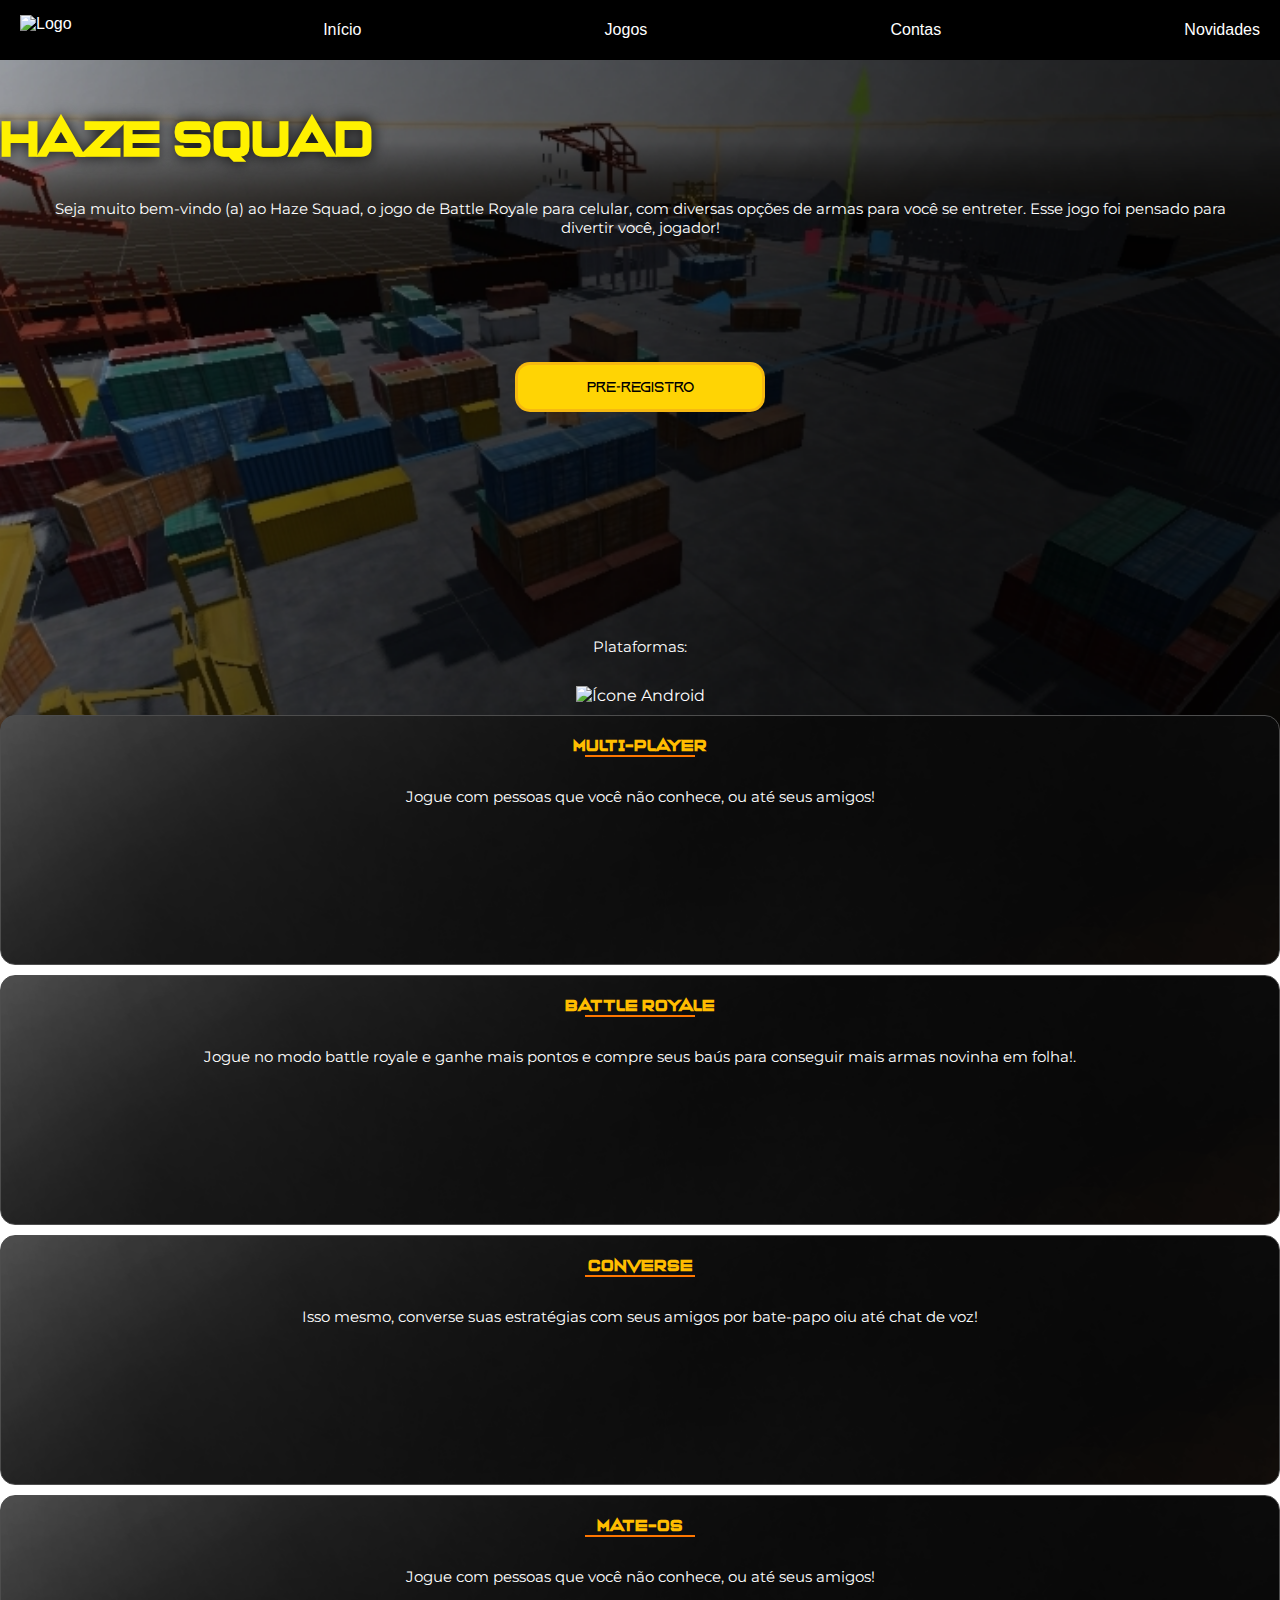
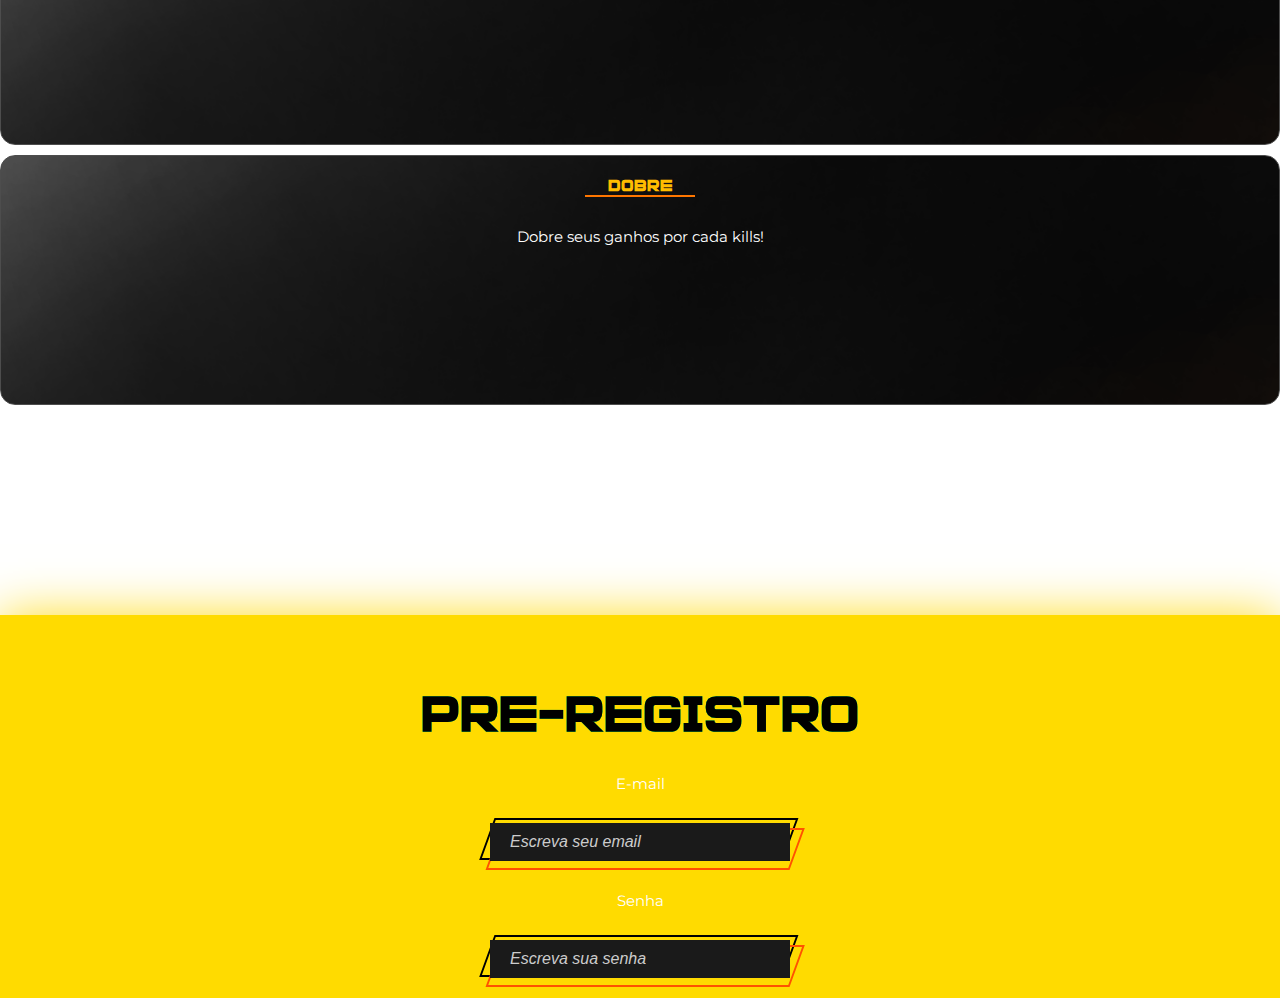
==== index.html @ b92edadf "Rename index (1).html to index.html" ====
<!DOCTYPE html>
<html>

<head>
  <meta charset="UTF-8">
  <meta name="viewport" content="width=device-width, initial-scale=1">
  <link rel="stylesheet" href="haze.css">
  <title>Haze Squad</title>
  <script src="script.js"></script>
  <link rel="preconnect" href="https://fonts.googleapis.com">
  <link rel="preconnect" href="https://fonts.gstatic.com" crossorigin>
  <link href="https://fonts.googleapis.com/css2?family=Montserrat:wght@300;500;800&display=swap" rel="stylesheet">
</head>

<body>
  <header>
    <img src="/795 Sem Título_20250122122448.png" height="30px" width="60px" alt="Logo">
    <nav><a href="#inicio">Início</a></nav>
    <nav><a href="#jogos">Jogos</a></nav>
    <nav><a href="#contas">Contas</a></nav>
    <nav><a href="#novidades">Novidades</a></nav>
  </header>

  <h1 class="haze">HAZE SQUAD</h1>

  <div class="paragrafo1">
    <p>Seja muito bem-vindo (a) ao Haze Squad, o jogo de Battle Royale para celular, com diversas opções de armas para você se entreter. Esse jogo foi pensado para divertir você, jogador!</p>
  </div>

<div class="btn-container">
  <button id="preRegistro">PRÉ-REGISTRO</button>
</div>

  <div class="plataformas">
    <p>Plataformas:</p>
    <img src="/163-1632345_download-the-domus-app-today-android-icon-white.png" height="70px" width="70" alt="Ícone Android">
  </div>
<div class="container"><h4>MULTI-PLAYER</h4><hr><p>Jogue com pessoas que você não conhece, ou até seus amigos!</p></div></div>
<div class="container"><h4>BATTLE ROYALE</h4><hr><p>Jogue no modo battle royale e ganhe mais pontos e compre seus baús para conseguir mais armas novinha em folha!.</p></div></div>
<div class="container"><h4>CONVERSE</h4><hr><p>Isso mesmo, converse suas estratégias com seus amigos por bate-papo oiu até chat de voz!</p></div></div>
<div class="container"><h4>MATE-OS</h4><hr><p>Jogue com pessoas que você não conhece, ou até seus amigos!</p></div></div>
<div class="container"><h4>DOBRE</h4><hr><p>Dobre seus ganhos por cada kills!</p></div></div>
  <div class="apresentacao">
    <h1 class="h1black">Pre-Registro</h1>
    <p>E-mail</p><div class="input-container">
  <input type="text" placeholder="Escreva seu email">
</div><p>Senha</p><div class="input-container">
  <input type="text" placeholder="Escreva sua senha">
</div>
  </div>

  <script>
    // Adiciona interatividade ao botão de pré-registro
    const preRegistroButton = document.getElementById('preRegistro');

    preRegistroButton.addEventListener('click', function() {
      const email = prompt('Digite seu e-mail para fazer o pré-registro:');
      if (email) {
        alert(`Obrigado pelo seu pré-registro! Você será notificado no lançamento. E-mail: ${email}`);
        console.log(`Pré-registro realizado com o e-mail: ${email}`);
      } else {
        alert('O pré-registro foi cancelado.');
      }
    });

    // Faz navegação suave ao clicar nos links do menu
    document.querySelectorAll('nav a').forEach(link => {
      link.addEventListener('click', function(event) {
        event.preventDefault();
        const targetId = this.getAttribute('href').substring(1);
        const targetElement = document.getElementById(targetId);

        if (targetElement) {
          targetElement.scrollIntoView({
            behavior: 'smooth',
            block: 'start'
          });
        }
      });
    });
  </script>
</body>

</html>
---- haze.css ----
/* RESET BÁSICO */
* {
  margin: 0;
  padding: 0;
  box-sizing: border-box;
}

/* ESTILOS GERAIS */
body {
  background: linear-gradient(90deg, #080011, #02002C);
  color: #FFFFFF;
  margin: 0;
  background-image: url('/796 Sem Título_20250122125104.png');
  background-repeat: no-repeat;
  background-size: cover; /* Imagem cobre tudo sem deformar */
  background-position: center;
  background-attachment: fixed; /* Fundo fixo ao rolar */
  font-family: 'Montserrat', sans-serif;
}

/* TÍTULOS */
h1 {
  font-family: 'VAS', sans-serif;
  color: #FFF100;
  font-size: 50px;
  text-shadow: 0 0 15px #000000;
  margin-top: 50px;
}
h1 {
  font-family: 'VAS', sans-serif;
  color: #FFF100;
  font-size: 50px;
  text-shadow: 0 0 15px #000000;
  margin-top: 50px;
}
.h1black{
  font-family: 'VAS', sans-serif;
  color: #000000;
  font-size: 50px;
  text-shadow: 0 0 0px #00FF67;
  margin-top: 50px;
  
}

/* PARÁGRAFOS */
p {
  color: #FFFFFF;
  font-family: 'Montserrat', sans-serif;
  font-size: 15px;
  margin: 30px;
  text-align: center;

}

/* BOTÃO */
/* Contêiner para centralizar o botão */
.btn-container {
  display: flex;
  justify-content: center;
  align-items: center;
  height: 200px; /* Altura do contêiner */
  margin-top: 50px; /* Ajuste o espaço conforme necessário */
}

/* Estilo do botão */
button {
  background-color: #FFD404;
  color: #000;
  border: 3px solid #EFA41D8F;
  border-radius: 15px;
  font-family: 'AB', sans-serif;
  font-size: 15px;
  height: 50px;
  width: 250px;
  text-align: center;
  padding: 10px;
  transition: all 0.5s;
}

button:hover {
  background-color: #FFD30054;
  border: 1px solid #FFBD00;
  box-shadow: 0 0 20px #FFB100;
  color: #FFFFFF;
}
/* HEADER */
header {
  background-color: #000000;
  width: 100%;
  height: 60px;
  display: flex;
  align-items: center;
  justify-content: space-between;
  padding: 0 20px;
  font-family: 'Smooch Sans', sans-serif;
}

nav {
  display: flex;
  gap: 15px;
}

nav a {
  color: #FFFFFF;
  text-decoration: none;
  font-size: 16px;
  transition: color 0.3s;
}

nav a:hover {
  color: #FF5733;
}

.logo {
  font-size: 20px;
  font-weight: bold;
  color: #FFFFFF;
}

/* APRESENTAÇÃO */
.apresentacao {
  background-color: #FFDB00;
  color: #000000;
  width: 100%;
  height: auto; /* Não usar 100% fixo */
  box-shadow: 0 4px 50px rgba(255, 215, 0, 1);
  font-family: 'VAS', sans-serif;
  text-align: center;
  padding: 20px;
  margin-top: 210px;
}
/* AB Aquire
.apresentacao p {
  font-family: 'AB', sans-serif;
  font-size: 16px;
  color: #000000;
  
}

/* PLATAFORMAS */
.plataformas {
  text-align: center;
  margin-top: 150px;
}
.container{
  background: linear-gradient(195deg, #141972, #171717F7);
  background-image: url('/798 Sem Título_20250122185147.png');
  background-size:cover;
  box-shadow: 0 0 15px, #262626;
  border-radius:15px;
  border:1px solid #4D4D4D;
  height: 250px;
  margin-top:10px;
  width: 100%;
}
.container h4{
  color:#FFBD00;
  font-family: VAS, sans serif;
  text-align: center;
  margin-top:20px;
}
.container hr{
  margin: 0 auto; /* Centraliza horizontalmente */
  width: 110px; /* Ajusta a largura pra ficar menor */
  border: 0.5px solid #FF7600; /* Muda a cor e o estilo */
}
.input-container {
  position: relative;
  display: inline-block;
}

.input-container input {
  background: #1a1a1a; /* Cor de fundo */
  color: #fff; /* Cor do texto */
  border: none; /* Remove borda padrão */
  padding: 10px 20px;
  font-size: 16px;
  border-radius: 0; /* Remove bordas arredondadas */
  width: 300px; /* Largura */
  outline: none; /* Remove o foco padrão */
  position: relative;
  z-index: 1;
}

.input-container input::placeholder {
  color: #ccc; /* Cor do placeholder */
  font-style: italic;
}

.input-container:before,
.input-container:after {
  content: '';
  position: absolute;
  z-index: 0;
  width: 100%;
  height: 100%;
  border: 2px solid #000000;
  pointer-events: none;
  transform: skew(-20deg); /* Faz as pontas inclinadas */
  top: 0;
  left: 0;
  transition: 0.3s ease;
}

.input-container:before {
  transform: skew(-20deg) translate(-5px, -5px); /* Offset pra fora */
}

.input-container:after {
  transform: skew(-20deg) translate(5px, 5px); /* Offset pra dentro */
  border-color: #FF5200; /* Cor secundária */
}

.input-container:hover:before,
.input-container:hover:after {
  transform: skew(-20deg); /* Remove offset no hover */
}

/* FONT-FACE */
@font-face {
  font-family: 'AB';
  src: url('/Aquire-BW0ox.otf') format('opentype');
}

@font-face {
  font-family: 'VAS';
  src: url('/VeniteAdoremusStraight-Yzo6v.ttf') format('truetype');
}

@font-face {
  font-family: 'VA';
  src: url('/VeniteAdoremus-rgRBA.ttf') format('truetype');
}

@font-face {
  font-family: 'Redux';
  src: url('/TheRedux-Regular.ttf') format('truetype');
}

@font-face {
  font-family: 'Gabriel Sans-Trial';
  src: url('/GabrielSansTrialNmItc.woff') format('woff');
}
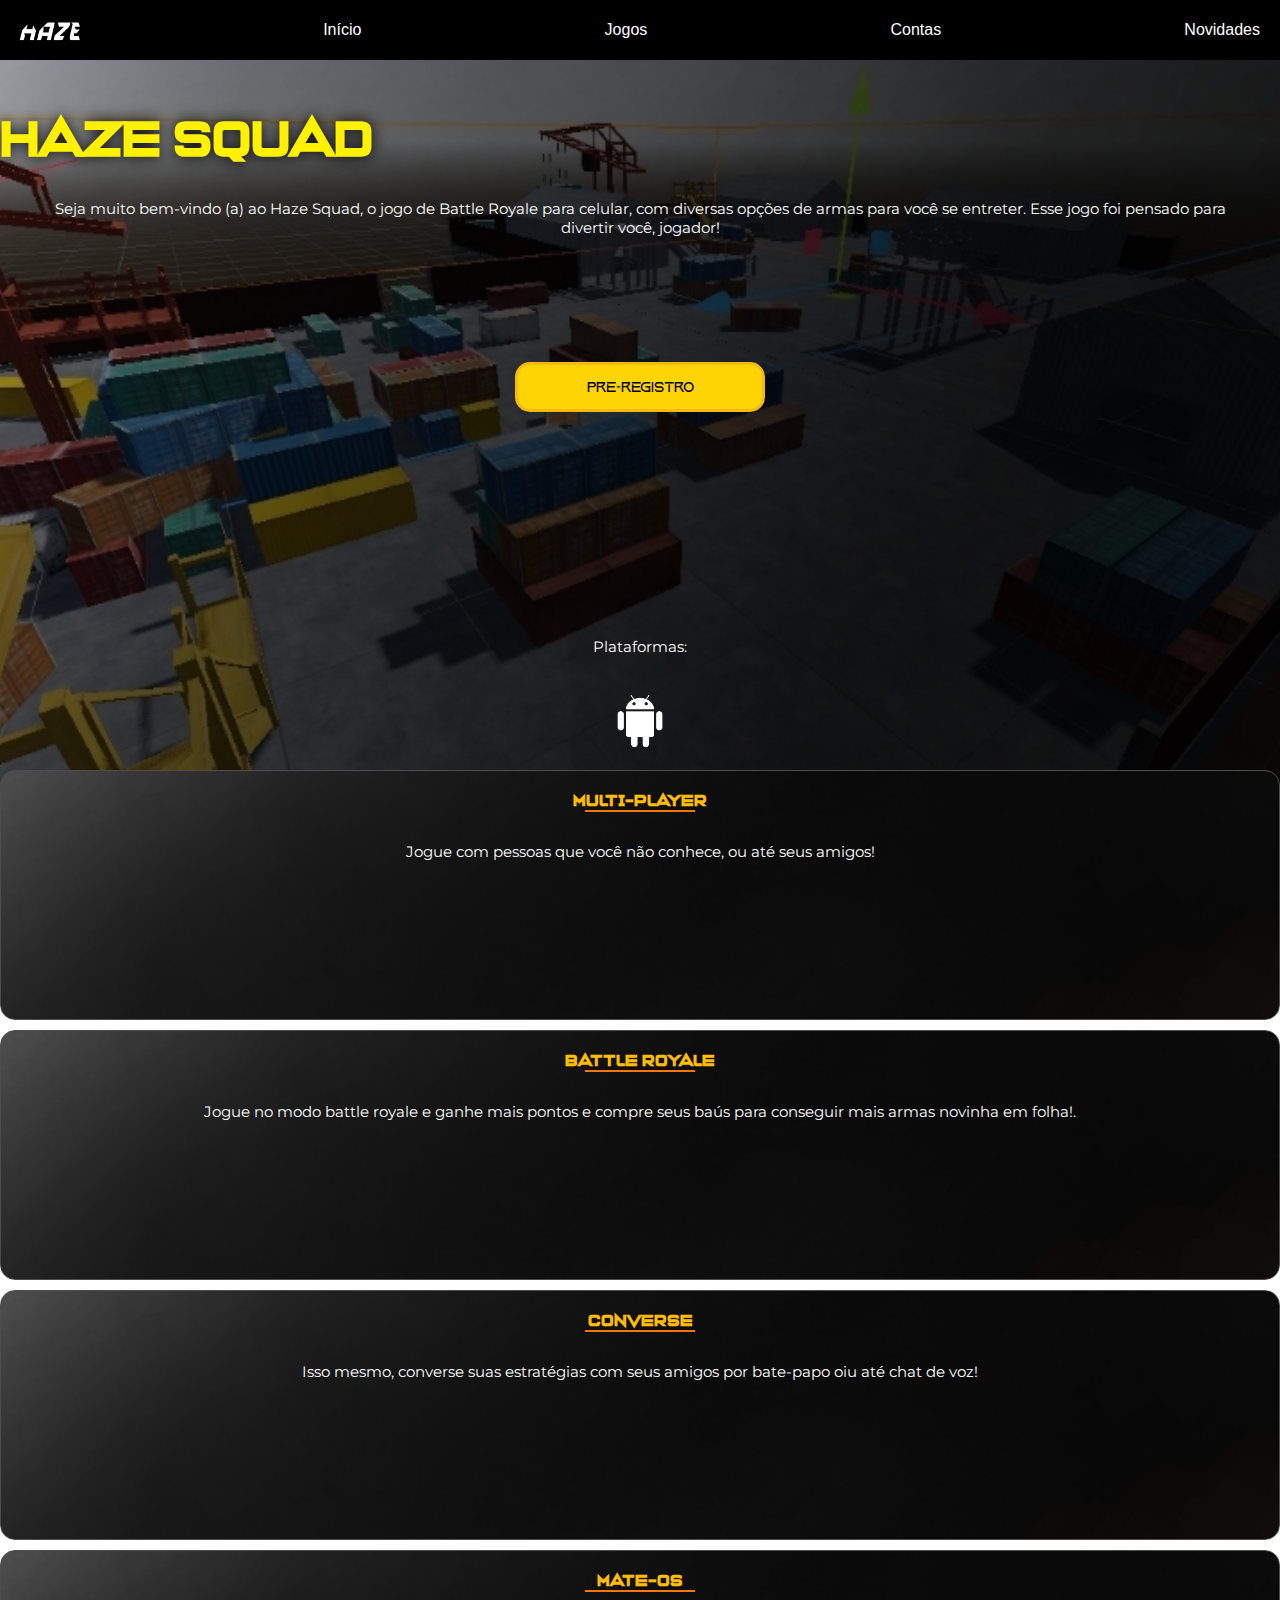
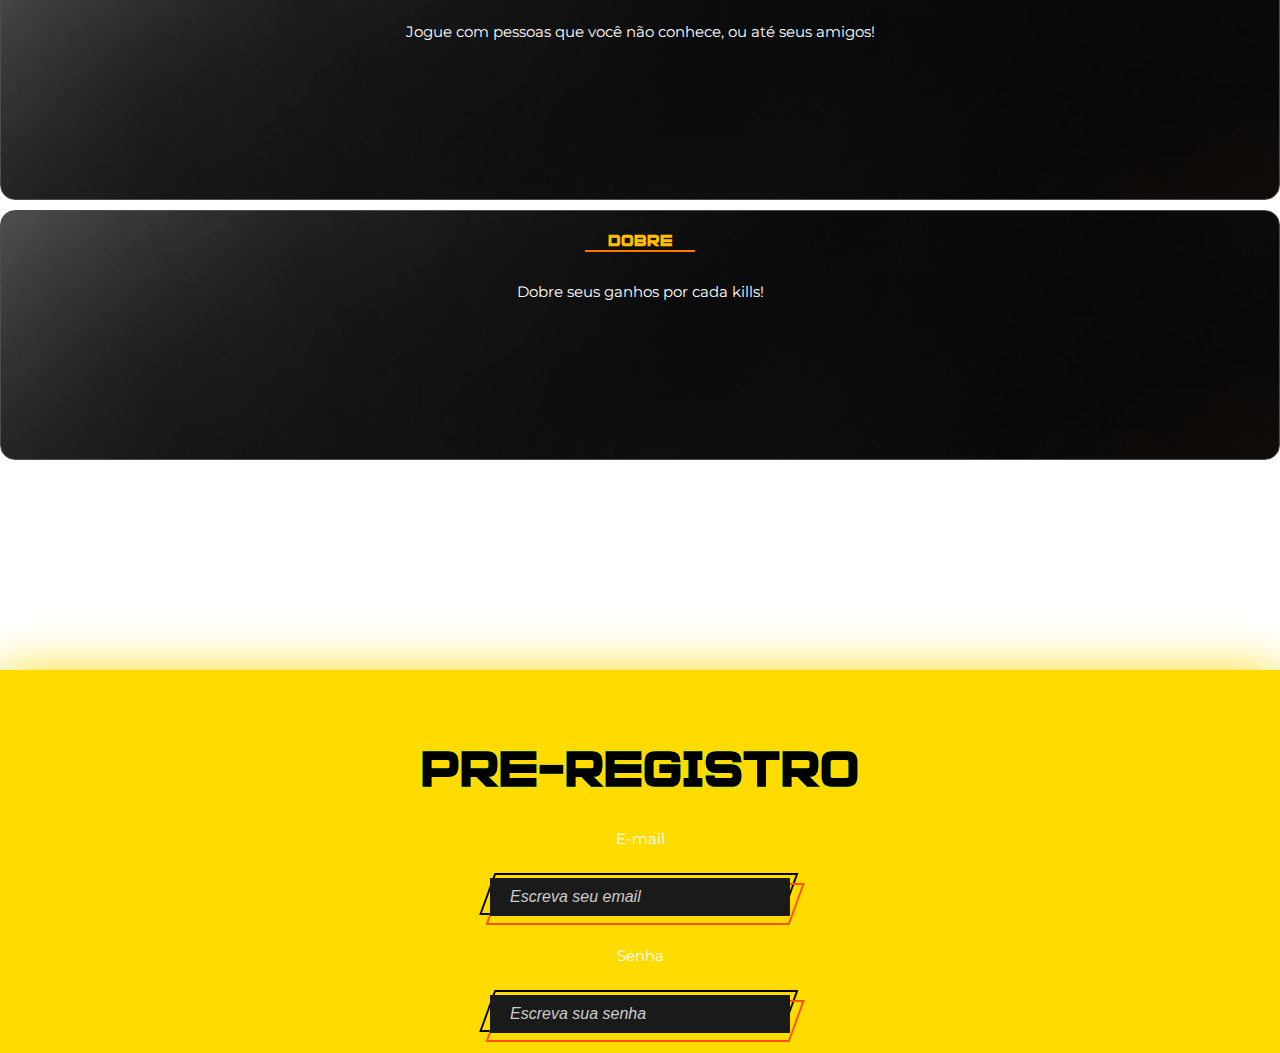
==== commit 9004a814: "Update index.html" ====
--- a/index.html
+++ b/index.html
@@ -14,7 +14,7 @@
 
 <body>
   <header>
-    <img src="/795 Sem Título_20250122122448.png" height="30px" width="60px" alt="Logo">
+    <img src="795 Sem Título_20250122122448.png" height="30px" width="60px" alt="Logo">
     <nav><a href="#inicio">Início</a></nav>
     <nav><a href="#jogos">Jogos</a></nav>
     <nav><a href="#contas">Contas</a></nav>
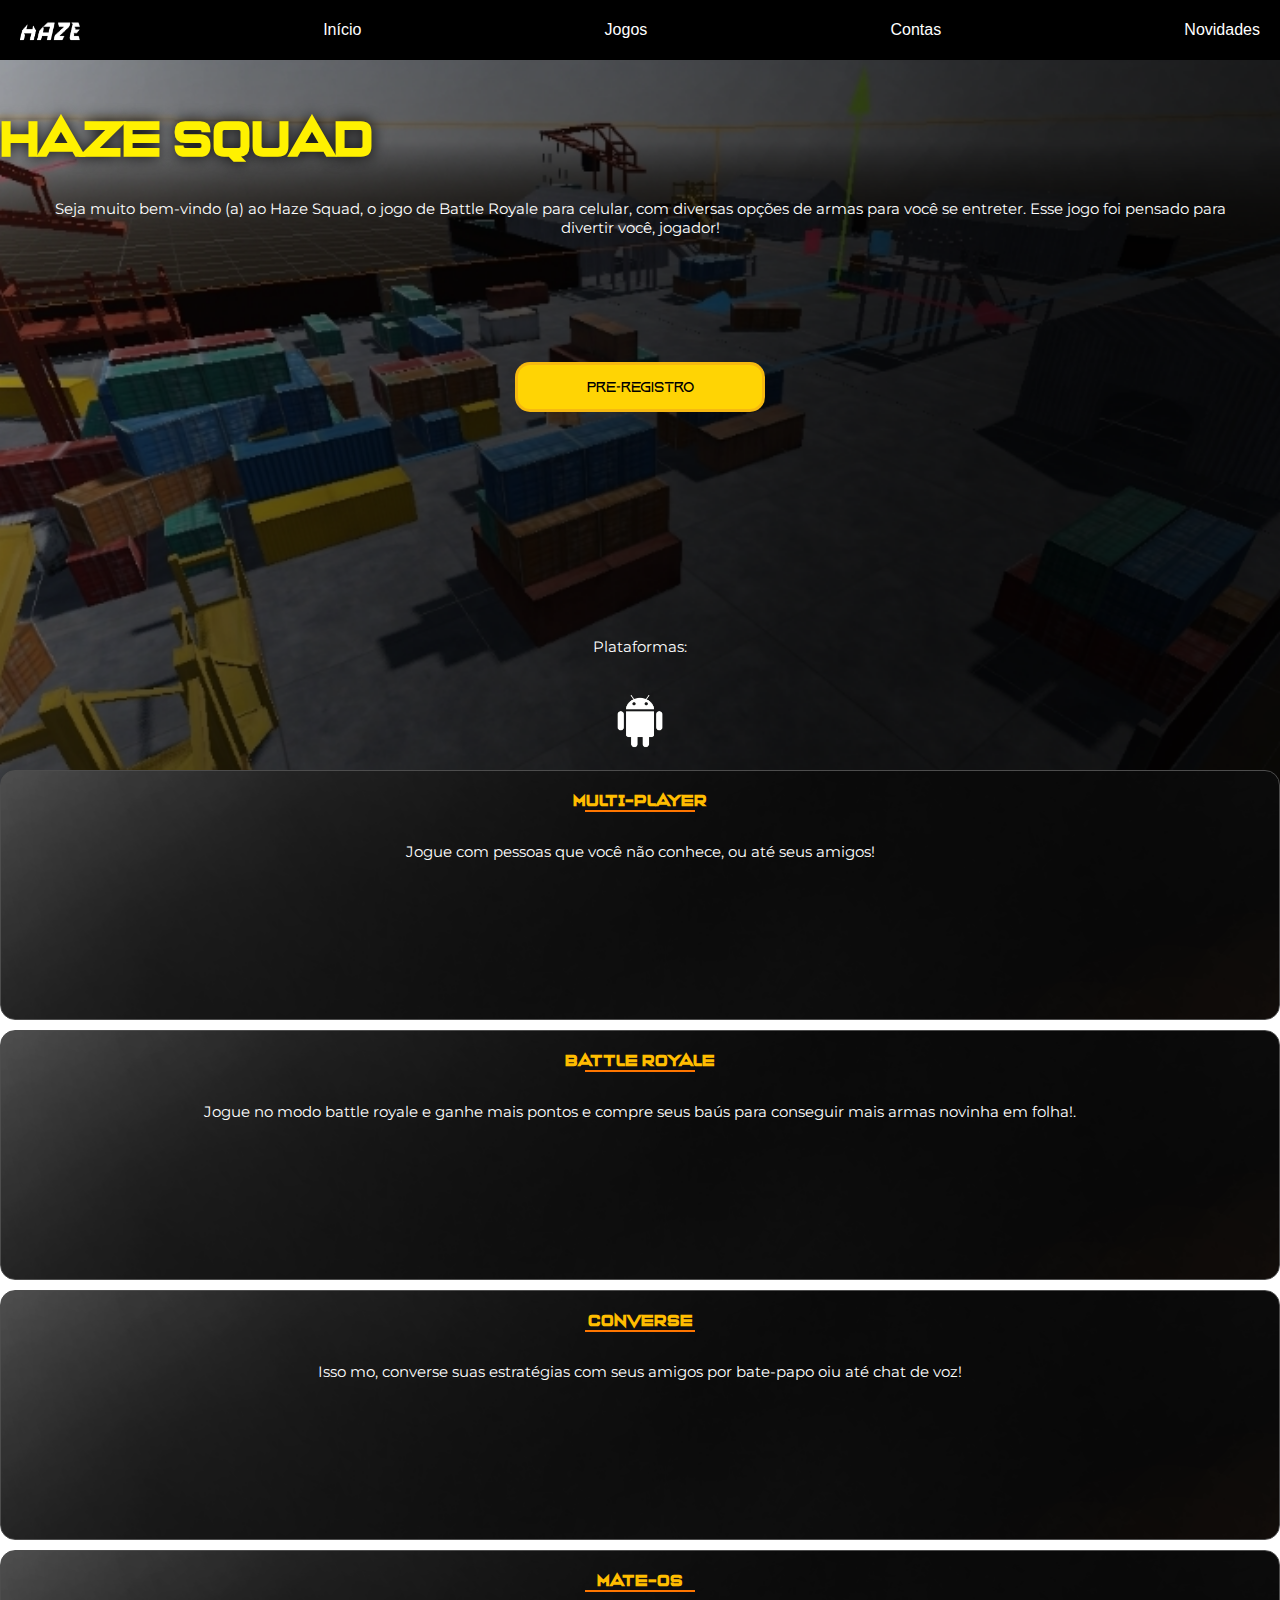
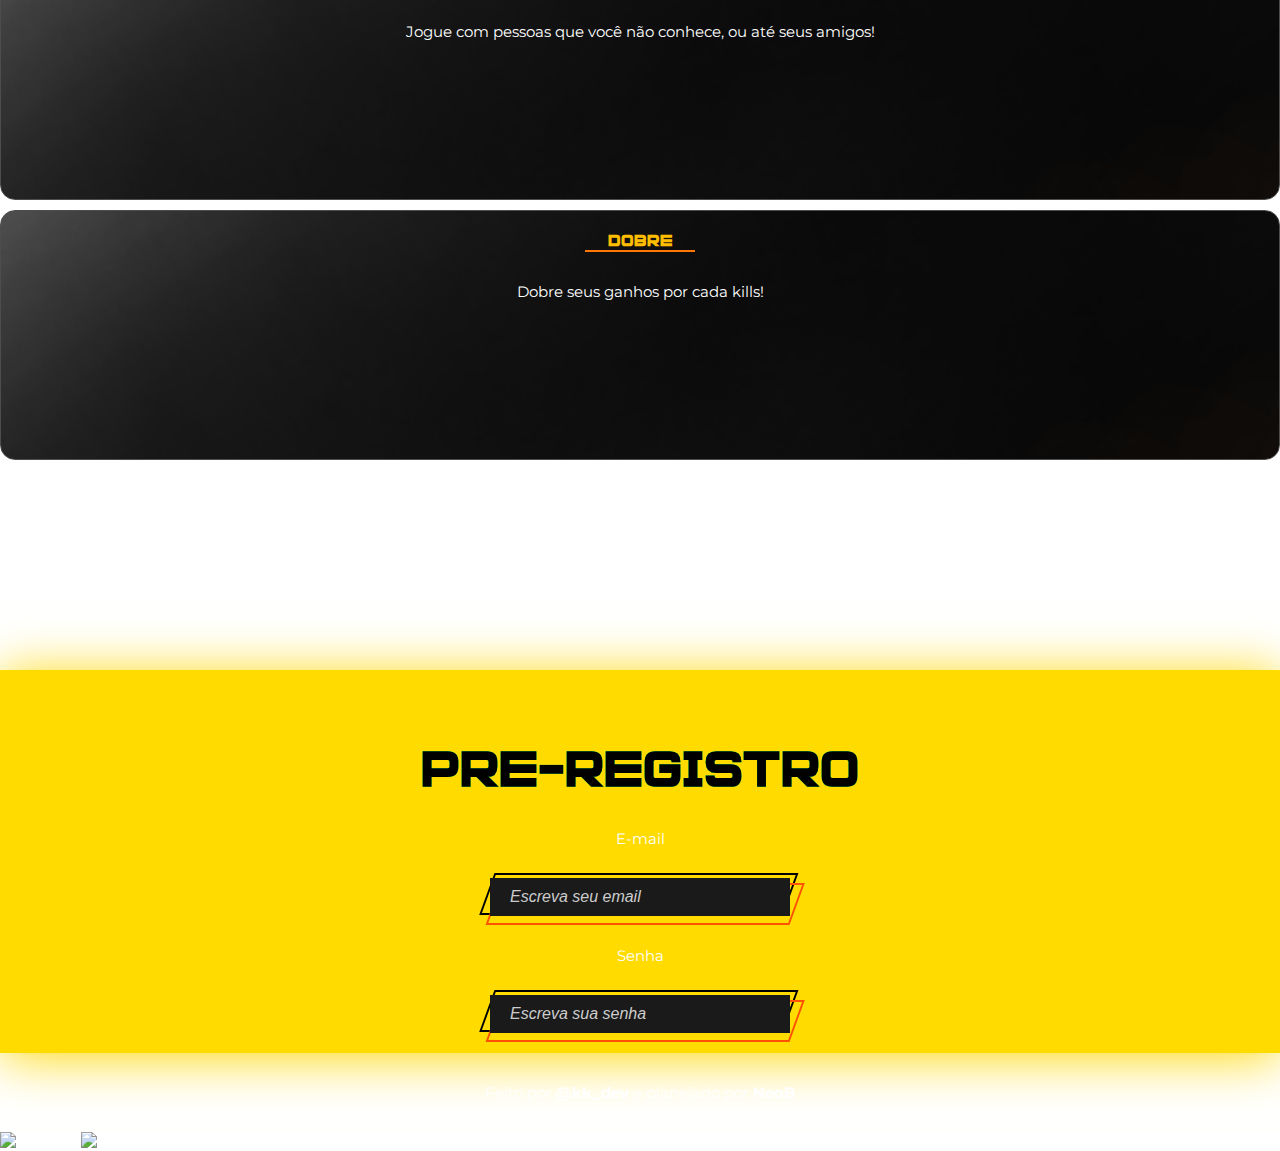
==== commit 14e50916: "Update index.html" ====
--- a/index.html
+++ b/index.html
@@ -14,7 +14,7 @@
 
 <body>
   <header>
-    <img src="795 Sem Título_20250122122448.png" height="30px" width="60px" alt="Logo">
+    <img src="/795 Sem Título_20250122122448.png" height="30px" width="60px" alt="Logo">
     <nav><a href="#inicio">Início</a></nav>
     <nav><a href="#jogos">Jogos</a></nav>
     <nav><a href="#contas">Contas</a></nav>
@@ -33,11 +33,11 @@
 
   <div class="plataformas">
     <p>Plataformas:</p>
-    <img src="/163-1632345_download-the-domus-app-today-android-icon-white.png" height="70px" width="70" alt="Ícone Android">
+    <img src="163-1632345_download-the-domus-app-today-android-icon-white.png" height="70px" width="70" alt="Ícone Android">
   </div>
 <div class="container"><h4>MULTI-PLAYER</h4><hr><p>Jogue com pessoas que você não conhece, ou até seus amigos!</p></div></div>
 <div class="container"><h4>BATTLE ROYALE</h4><hr><p>Jogue no modo battle royale e ganhe mais pontos e compre seus baús para conseguir mais armas novinha em folha!.</p></div></div>
-<div class="container"><h4>CONVERSE</h4><hr><p>Isso mesmo, converse suas estratégias com seus amigos por bate-papo oiu até chat de voz!</p></div></div>
+<div class="container"><h4>CONVERSE</h4><hr><p>Isso <mes></mes>mo, converse suas estratégias com seus amigos por bate-papo oiu até chat de voz!</p></div></div>
 <div class="container"><h4>MATE-OS</h4><hr><p>Jogue com pessoas que você não conhece, ou até seus amigos!</p></div></div>
 <div class="container"><h4>DOBRE</h4><hr><p>Dobre seus ganhos por cada kills!</p></div></div>
   <div class="apresentacao">
@@ -48,7 +48,15 @@
   <input type="text" placeholder="Escreva sua senha">
 </div>
   </div>
-
+<footer class="creditos">
+  <p>Feito por <strong class="kk-dev">@kk_dev</strong> e planejado por <strong class="neob">NeoB</strong></p>
+  <div class="creditos-icons">
+    <img src="images (1).jpeg" alt="Discord" class="icon">
+    <img src="12886b08092f35448c5cd5307449dd74.png" alt="NeoB" class="icon">
+  </div>
+</footer>
+</div>
+</footer>
   <script>
     // Adiciona interatividade ao botão de pré-registro
     const preRegistroButton = document.getElementById('preRegistro');
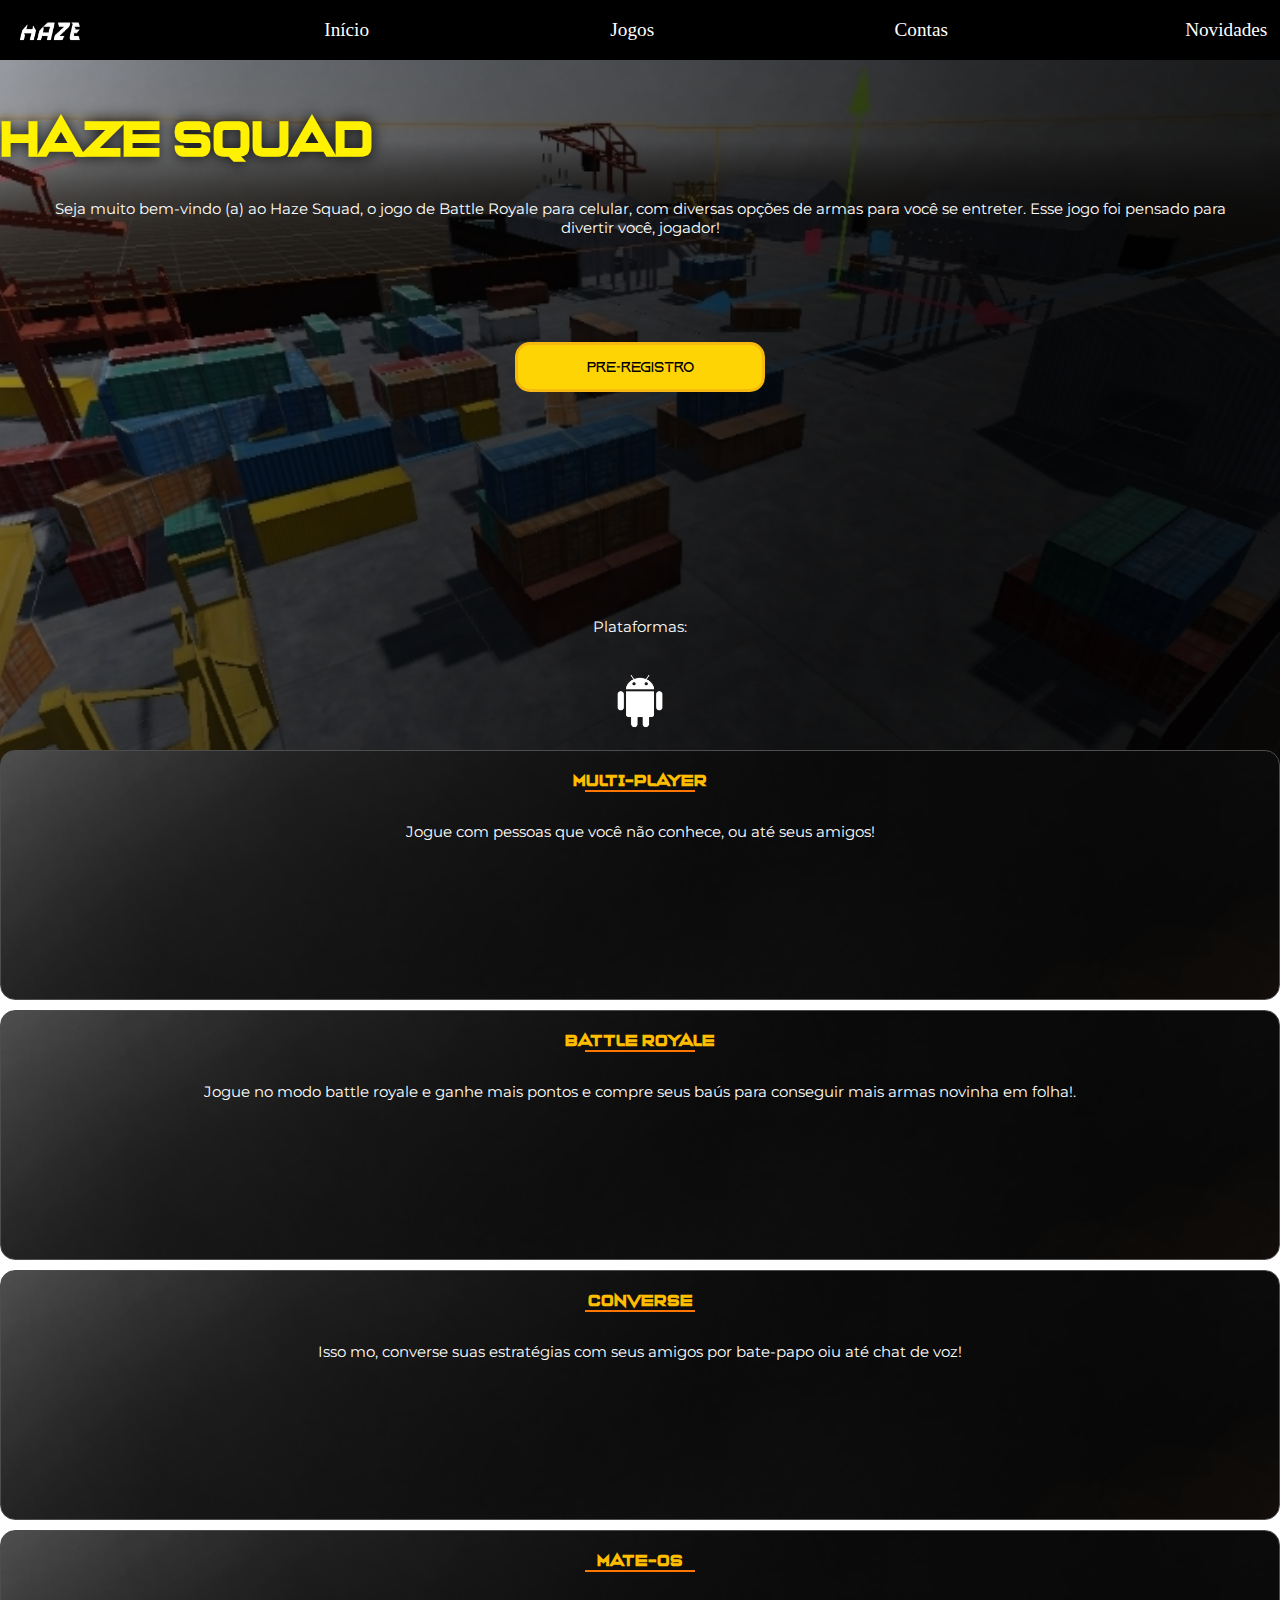
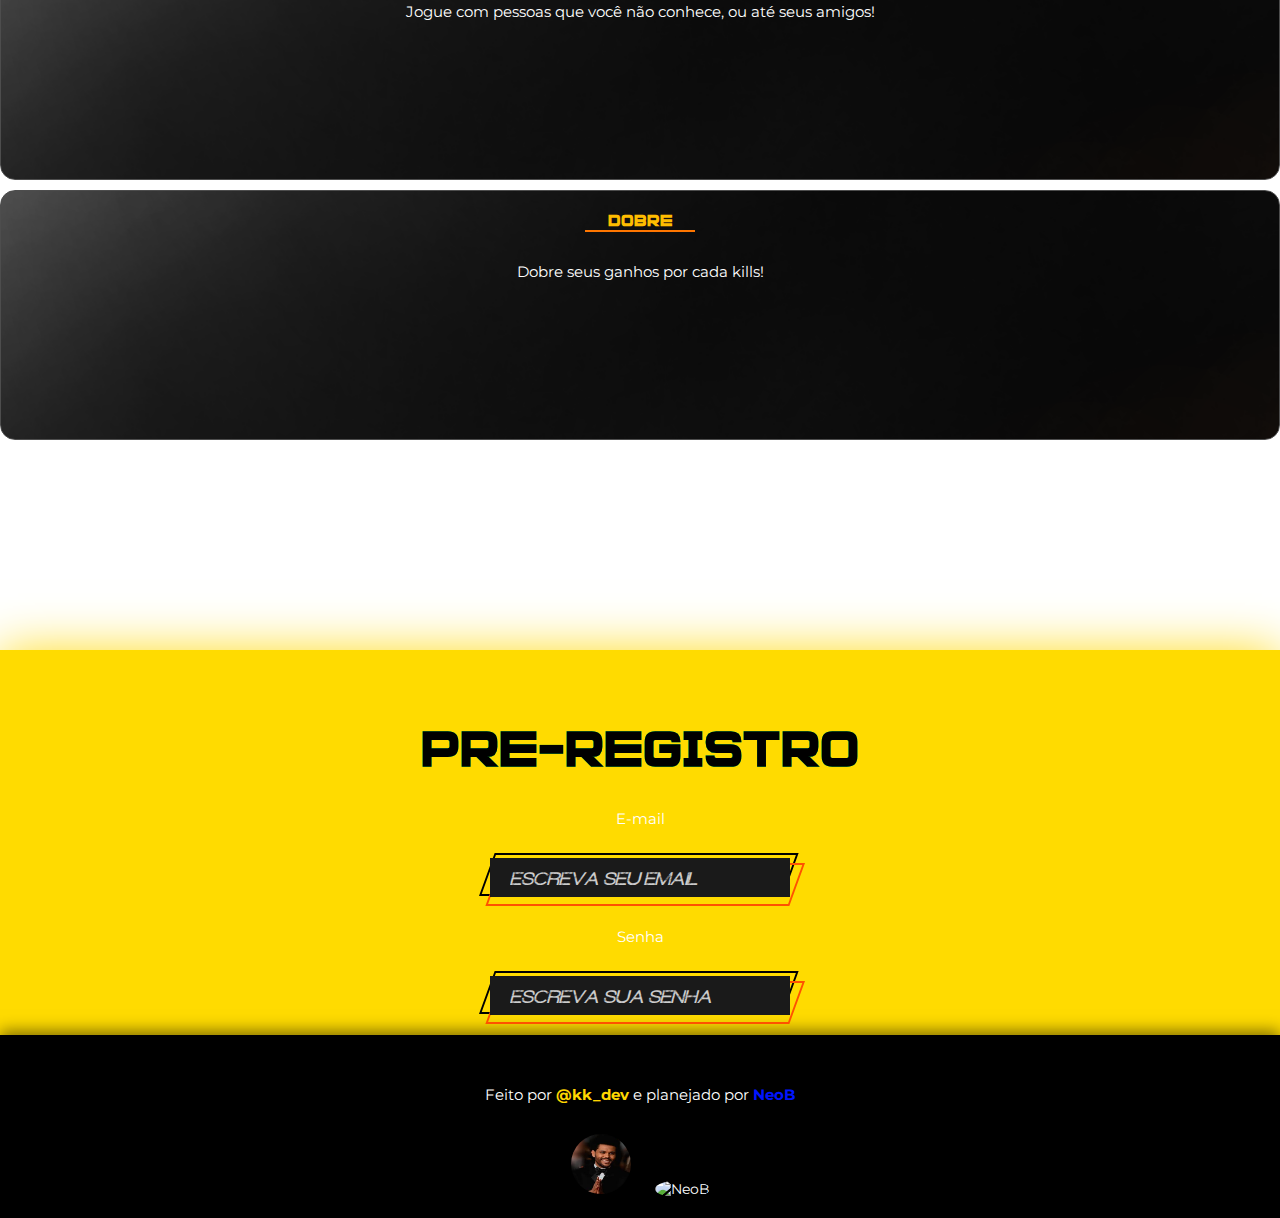
==== commit a4e7b0d7: "Update index.html" ====
--- a/index.html
+++ b/index.html
@@ -51,8 +51,8 @@
 <footer class="creditos">
   <p>Feito por <strong class="kk-dev">@kk_dev</strong> e planejado por <strong class="neob">NeoB</strong></p>
   <div class="creditos-icons">
-    <img src="images (1).jpeg" alt="Discord" class="icon">
-    <img src="12886b08092f35448c5cd5307449dd74.png" alt="NeoB" class="icon">
+    <img src="/images (1).jpeg" alt="Discord" class="icon">
+    <img src="/12886b08092f35448c5cd5307449dd74.png" alt="NeoB" class="icon">
   </div>
 </footer>
 </div>
--- a/haze.css
+++ b/haze.css
@@ -92,11 +92,13 @@
   align-items: center;
   justify-content: space-between;
   padding: 0 20px;
-  font-family: 'Smooch Sans', sans-serif;
+  font-family: 'Montserrat', sans-serif;
 }
 
 nav {
   display: flex;
+  font-family: Poppins, sans serif;
+  background-color:#000000;
   gap: 15px;
 }
 
@@ -180,6 +182,28 @@
   outline: none; /* Remove o foco padrão */
   position: relative;
   z-index: 1;
+  font-family: Redux, sans serif;
+}
+.btn-container2 {
+  background-color: #0015FF; /* Cor de fundo do botão */
+  color: #FFF; /* Cor do texto */
+  border: none; /* Remove bordas padrão */
+  border-radius: 8px; /* Bordas arredondadas */
+  padding: 10px 20px; /* Espaçamento interno */
+  font-size: 16px; /* Tamanho da fonte */
+  cursor: pointer; /* Mostra o ícone de "mão" no hover */
+  transition: all 0.3s ease; /* Animações suaves */
+  
+}
+.btn-container {
+  text-align: center; /* Centraliza o botão */
+  margin: 20px; /* Espaçamento em volta do contêiner */
+}
+
+/* Efeito ao passar o mouse */
+.btn-container2:hover {
+  background-color: #0048FF; /* Muda o fundo no hover */
+  box-shadow: 0 4px 15px rgba(0, 21, 255, 0.5); /* Adiciona sombra */
 }
 
 .input-container input::placeholder {
@@ -216,6 +240,51 @@
   transform: skew(-20deg); /* Remove offset no hover */
 }
 
+/* Estilo do rodapé de créditos */
+.creditos {
+  background-color: #000; /* Fundo preto */
+  color: #fff; /* Texto branco */
+  text-align: center; /* Centraliza tudo */
+  padding: 20px; /* Espaçamento interno */
+  font-family: 'Montserrat', sans-serif; /* Fonte do texto */
+  font-size: 14px; /* Tamanho do texto */
+  box-shadow: 0 -4px 15px rgba(0, 0, 0, 0.5); /* Sombra suave */
+}
+
+.creditos strong {
+  color: #FFD700; /* Destaque inicial em dourado */
+}
+
+.creditos .kk-dev {
+  color: #FFD700; /* kk_dev em dourado */
+}
+
+.creditos .neob {
+  color: #0015FF; /* NeoB em azul */
+}
+
+.creditos-icons {
+  margin-top: 10px; /* Espaçamento entre texto e ícones */
+}
+
+.creditos-icons .icon {
+  width: 60px; /* Tamanho dos ícones */
+  height: 60px;
+  margin: 0 10px; /* Espaçamento entre os ícones */
+  transition: transform 0.3s ease; /* Animação suave */
+  border-radius:50%;
+}
+
+.creditos-icons .icon:hover {
+  transform: scale(1.2); /* Aumenta o tamanho no hover
+  */
+  box-shadow:0 0 30px #00FF97C2;
+}
+a {
+  transform: scale(1.2); /* Aumenta o tamanho no hover */
+  -webkit-tap-highlight-color: transparent;
+}
+
 /* FONT-FACE */
 @font-face {
   font-family: 'AB';
@@ -240,4 +309,4 @@
 @font-face {
   font-family: 'Gabriel Sans-Trial';
   src: url('/GabrielSansTrialNmItc.woff') format('woff');
-}+}
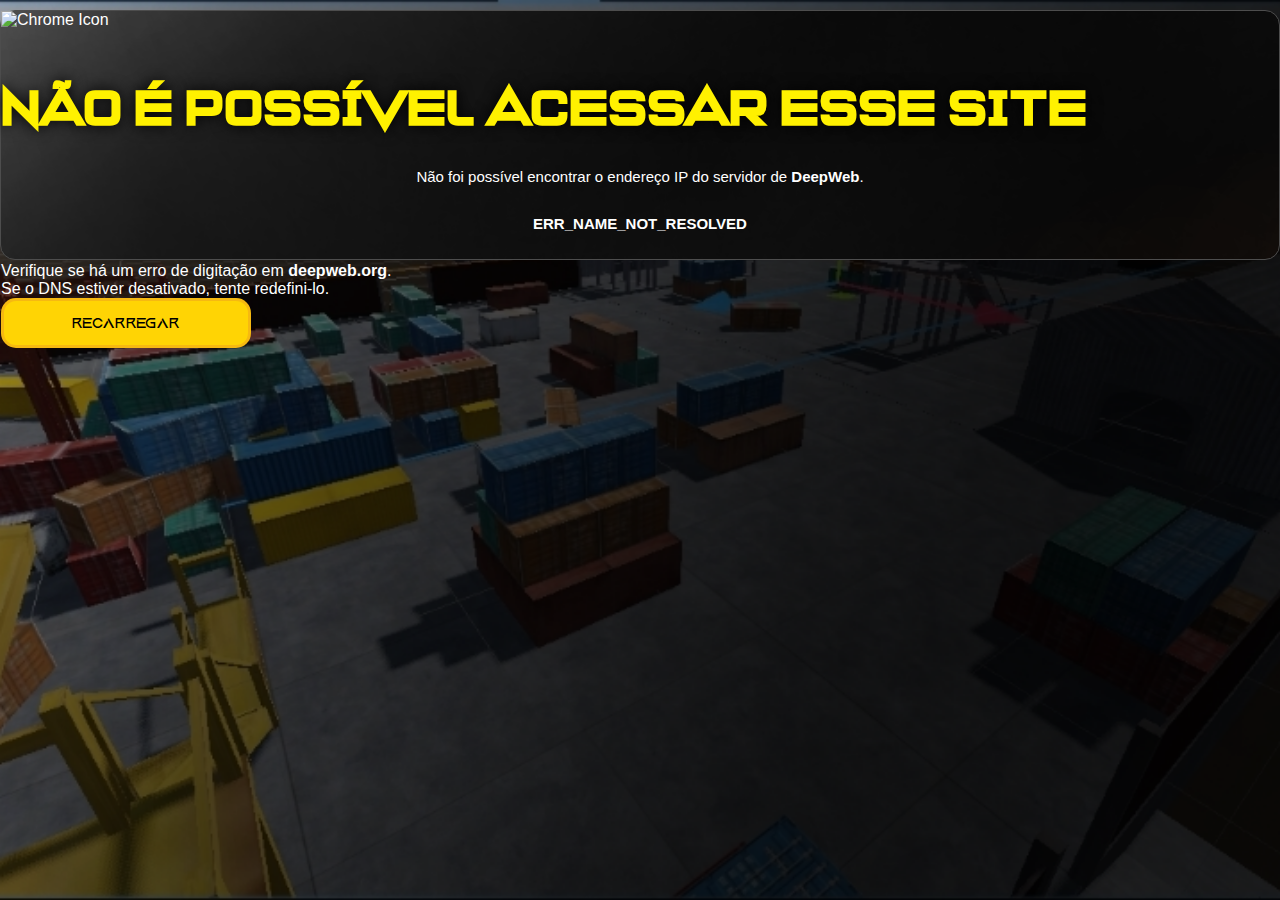
==== commit 413cfbfa: "Update index.html" ====
--- a/index.html
+++ b/index.html
@@ -1,92 +1,23 @@
 <!DOCTYPE html>
-<html>
-
+<html lang="pt-BR">
 <head>
-  <meta charset="UTF-8">
-  <meta name="viewport" content="width=device-width, initial-scale=1">
-  <link rel="stylesheet" href="haze.css">
-  <title>Haze Squad</title>
-  <script src="script.js"></script>
-  <link rel="preconnect" href="https://fonts.googleapis.com">
-  <link rel="preconnect" href="https://fonts.gstatic.com" crossorigin>
-  <link href="https://fonts.googleapis.com/css2?family=Montserrat:wght@300;500;800&display=swap" rel="stylesheet">
+    <meta charset="UTF-8">
+    <meta name="viewport" content="width=device-width, initial-scale=1.0">
+    <title>Esta página não está disponível</title>
+    <link rel="stylesheet" href="haze.css">
 </head>
-
 <body>
-  <header>
-    <img src="/795 Sem Título_20250122122448.png" height="30px" width="60px" alt="Logo">
-    <nav><a href="#inicio">Início</a></nav>
-    <nav><a href="#jogos">Jogos</a></nav>
-    <nav><a href="#contas">Contas</a></nav>
-    <nav><a href="#novidades">Novidades</a></nav>
-  </header>
-
-  <h1 class="haze">HAZE SQUAD</h1>
-
-  <div class="paragrafo1">
-    <p>Seja muito bem-vindo (a) ao Haze Squad, o jogo de Battle Royale para celular, com diversas opções de armas para você se entreter. Esse jogo foi pensado para divertir você, jogador!</p>
-  </div>
-
-<div class="btn-container">
-  <button id="preRegistro">PRÉ-REGISTRO</button>
-</div>
-
-  <div class="plataformas">
-    <p>Plataformas:</p>
-    <img src="163-1632345_download-the-domus-app-today-android-icon-white.png" height="70px" width="70" alt="Ícone Android">
-  </div>
-<div class="container"><h4>MULTI-PLAYER</h4><hr><p>Jogue com pessoas que você não conhece, ou até seus amigos!</p></div></div>
-<div class="container"><h4>BATTLE ROYALE</h4><hr><p>Jogue no modo battle royale e ganhe mais pontos e compre seus baús para conseguir mais armas novinha em folha!.</p></div></div>
-<div class="container"><h4>CONVERSE</h4><hr><p>Isso <mes></mes>mo, converse suas estratégias com seus amigos por bate-papo oiu até chat de voz!</p></div></div>
-<div class="container"><h4>MATE-OS</h4><hr><p>Jogue com pessoas que você não conhece, ou até seus amigos!</p></div></div>
-<div class="container"><h4>DOBRE</h4><hr><p>Dobre seus ganhos por cada kills!</p></div></div>
-  <div class="apresentacao">
-    <h1 class="h1black">Pre-Registro</h1>
-    <p>E-mail</p><div class="input-container">
-  <input type="text" placeholder="Escreva seu email">
-</div><p>Senha</p><div class="input-container">
-  <input type="text" placeholder="Escreva sua senha">
-</div>
-  </div>
-<footer class="creditos">
-  <p>Feito por <strong class="kk-dev">@kk_dev</strong> e planejado por <strong class="neob">NeoB</strong></p>
-  <div class="creditos-icons">
-    <img src="/images (1).jpeg" alt="Discord" class="icon">
-    <img src="/12886b08092f35448c5cd5307449dd74.png" alt="NeoB" class="icon">
-  </div>
-</footer>
-</div>
-</footer>
-  <script>
-    // Adiciona interatividade ao botão de pré-registro
-    const preRegistroButton = document.getElementById('preRegistro');
-
-    preRegistroButton.addEventListener('click', function() {
-      const email = prompt('Digite seu e-mail para fazer o pré-registro:');
-      if (email) {
-        alert(`Obrigado pelo seu pré-registro! Você será notificado no lançamento. E-mail: ${email}`);
-        console.log(`Pré-registro realizado com o e-mail: ${email}`);
-      } else {
-        alert('O pré-registro foi cancelado.');
-      }
-    });
-
-    // Faz navegação suave ao clicar nos links do menu
-    document.querySelectorAll('nav a').forEach(link => {
-      link.addEventListener('click', function(event) {
-        event.preventDefault();
-        const targetId = this.getAttribute('href').substring(1);
-        const targetElement = document.getElementById(targetId);
-
-        if (targetElement) {
-          targetElement.scrollIntoView({
-            behavior: 'smooth',
-            block: 'start'
-          });
-        }
-      });
-    });
-  </script>
+    <div class="container">
+        <img src="/301360.png" alt="Chrome Icon">
+        <h1>Não é possível acessar esse site</h1>
+        <p>Não foi possível encontrar o endereço IP do servidor de <strong>DeepWeb</strong>.</p>
+        <p><strong>ERR_NAME_NOT_RESOLVED</strong></p>
+        <ul>
+            <li>Verifique se há um erro de digitação em <strong>deepweb.org</strong>.</li>
+            <li>Se o DNS estiver desativado, tente redefini-lo.</li>
+        </ul>
+        <button onclick="location.reload()">Recarregar</button>
+        <script src="haze.js"></script>
+    </div>
 </body>
-
 </html>
